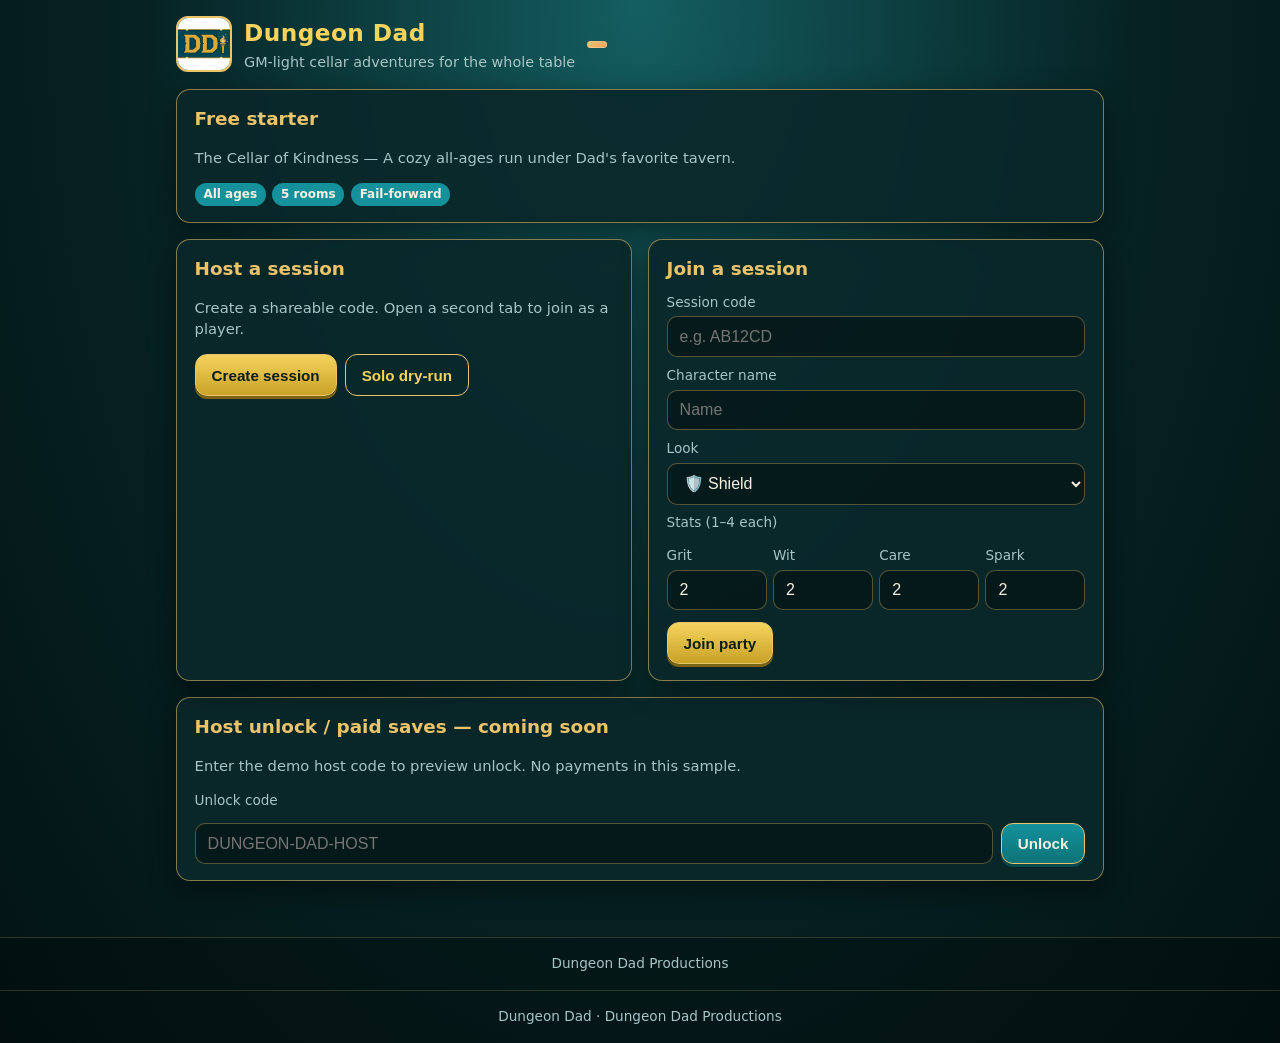
==== index.html @ 6cd61216 "Dungeon Dad Pass 1 local sample — static Pages ship" ====
<!DOCTYPE html>
<html lang="en">
<head>
  <meta charset="UTF-8" />
  <meta name="viewport" content="width=device-width, initial-scale=1" />
  <title>Dungeon Dad — Session</title>
  <link rel="stylesheet" href="css/site.css" />
</head>
<body>
  <div class="wrap">
    <header class="topbar">
      <img class="logo" src="assets/logo.png" alt="Dungeon Dad logo" />
      <div class="brand">
        <h1>Dungeon Dad</h1>
        <p class="tag">GM-light cellar adventures for the whole table</p>
      </div>
      <span id="unlock-badge" class="badge unlock" hidden>Unlocked (demo)</span>
    </header>

    <section class="panel">
      <h2>Free starter</h2>
      <p class="muted" id="starter-blurb">Loading adventure…</p>
      <div class="pill-row" style="margin-top:0.5rem">
        <span class="badge">All ages</span>
        <span class="badge">5 rooms</span>
        <span class="badge">Fail-forward</span>
      </div>
    </section>

    <div class="grid-2">
      <section class="panel" id="host-panel">
        <h2>Host a session</h2>
        <p class="muted">Create a shareable code. Open a second tab to join as a player.</p>
        <div class="row">
          <button type="button" class="btn gold" id="btn-create">Create session</button>
          <button type="button" class="btn ghost" id="btn-solo">Solo dry-run</button>
        </div>
        <div id="host-created" hidden style="margin-top:1rem">
          <label>Share this code</label>
          <div class="row">
            <span class="code-pill" id="session-code">------</span>
            <button type="button" class="btn" id="btn-copy-code">Copy code</button>
          </div>
          <p class="hint">Players join with this code on another tab or device (same browser profile for this sample).</p>
          <div class="row">
            <button type="button" class="btn gold" id="btn-enter-lobby">Enter lobby / play</button>
          </div>
        </div>
      </section>

      <section class="panel" id="join-panel">
        <h2>Join a session</h2>
        <label for="join-code">Session code</label>
        <input type="text" id="join-code" maxlength="8" placeholder="e.g. AB12CD" autocomplete="off" />

        <label for="char-name">Character name</label>
        <input type="text" id="char-name" maxlength="20" placeholder="Name" />

        <label for="char-look">Look</label>
        <select id="char-look"></select>

        <label>Stats (1–4 each)</label>
        <div class="stats-row">
          <div>
            <label for="stat-grit">Grit</label>
            <input type="number" id="stat-grit" min="1" max="4" value="2" />
          </div>
          <div>
            <label for="stat-wit">Wit</label>
            <input type="number" id="stat-wit" min="1" max="4" value="2" />
          </div>
          <div>
            <label for="stat-care">Care</label>
            <input type="number" id="stat-care" min="1" max="4" value="2" />
          </div>
          <div>
            <label for="stat-spark">Spark</label>
            <input type="number" id="stat-spark" min="1" max="4" value="2" />
          </div>
        </div>

        <div class="row">
          <button type="button" class="btn gold" id="btn-join">Join party</button>
        </div>
        <p id="join-error" class="hint" style="color:#e76f51" hidden></p>
      </section>
    </div>

    <section class="panel">
      <h2>Host unlock / paid saves — coming soon</h2>
      <p class="muted">Enter the demo host code to preview unlock. No payments in this sample.</p>
      <label for="unlock-code">Unlock code</label>
      <div class="row">
        <input type="text" id="unlock-code" placeholder="DUNGEON-DAD-HOST" style="flex:1;min-width:12rem" />
        <button type="button" class="btn" id="btn-unlock">Unlock</button>
      </div>
      <div id="stub-dungeon" class="stub-card" hidden style="margin-top:0.85rem">
        <h3 id="stub-title">Stub dungeon</h3>
        <p class="muted" id="stub-tagline"></p>
        <p class="locked">Rooms locked in this sample</p>
      </div>
    </section>
  </div>

  <script src="js/session.js"></script>
  <script src="js/party.js"></script>
  <script src="js/dungeon.js"></script>
  <script src="js/effects.js"></script>
  <script src="js/ui.js"></script>
  <script>
    (async function () {
      DDUI.ensureFooter();
      DDParty.fillLookSelect(DDUI.$('#char-look'));

      const packs = await DDDungeon.loadPacks();
      const starter = packs.starter;
      DDUI.$('#starter-blurb').textContent =
        starter.title + ' — ' + starter.tagline;

      function refreshUnlockUI() {
        DDUI.updateUnlockBadge();
        const stub = packs.stub;
        if (stub) {
          DDUI.$('#stub-title').textContent = stub.title;
          DDUI.$('#stub-tagline').textContent = stub.tagline || '';
        }
      }
      refreshUnlockUI();
      DDSession.onUpdate(function () { refreshUnlockUI(); });

      let createdCode = null;

      DDUI.$('#btn-create').addEventListener('click', function () {
        const session = DDSession.createSession({ solo: false });
        // Host also appears on roster with a default character
        const hostChar = DDParty.createCharacter({
          name: 'Host',
          lookIndex: 0,
          stats: { grit: 3, wit: 2, care: 3, spark: 2 }
        });
        session.party.push({
          id: session.hostId,
          name: hostChar.name,
          look: hostChar.look,
          stats: hostChar.stats,
          joinedAt: Date.now(),
          isHost: true
        });
        DDSession.write(session);
        createdCode = session.code;
        DDUI.$('#session-code').textContent = session.code;
        DDUI.show(DDUI.$('#host-created'), true);
        DDUI.toast('Session created — share the code');
      });

      DDUI.$('#btn-solo').addEventListener('click', function () {
        const session = DDSession.createSession({ solo: true });
        const hostChar = DDParty.createCharacter({
          name: 'Solo Hero',
          lookIndex: 1,
          stats: { grit: 3, wit: 3, care: 2, spark: 2 }
        });
        session.party.push({
          id: session.hostId,
          name: hostChar.name,
          look: hostChar.look,
          stats: hostChar.stats,
          joinedAt: Date.now(),
          isHost: true
        });
        DDDungeon.startRun(session);
        DDSession.write(session);
        location.href = 'play.html';
      });

      DDUI.$('#btn-copy-code').addEventListener('click', async function () {
        const code = DDUI.$('#session-code').textContent.trim();
        const ok = await DDUI.copyText(code);
        DDUI.toast(ok ? 'Code copied' : 'Copy failed — select the code manually');
      });

      DDUI.$('#btn-enter-lobby').addEventListener('click', function () {
        if (!createdCode) return;
        location.href = 'play.html';
      });

      DDUI.$('#btn-join').addEventListener('click', function () {
        const err = DDUI.$('#join-error');
        DDUI.show(err, false);
        const code = DDUI.$('#join-code').value;
        const character = DDParty.createCharacter({
          name: DDUI.$('#char-name').value,
          lookIndex: parseInt(DDUI.$('#char-look').value, 10) || 0,
          stats: {
            grit: DDUI.$('#stat-grit').value,
            wit: DDUI.$('#stat-wit').value,
            care: DDUI.$('#stat-care').value,
            spark: DDUI.$('#stat-spark').value
          }
        });
        const res = DDSession.joinSession(code, character);
        if (!res.ok) {
          err.textContent = res.error || 'Could not join';
          DDUI.show(err, true);
          return;
        }
        location.href = 'play.html';
      });

      DDUI.$('#btn-unlock').addEventListener('click', function () {
        const code = DDUI.$('#unlock-code').value;
        if (DDSession.tryUnlock(code)) {
          refreshUnlockUI();
          DDUI.toast('Host unlock demo — Unlocked (demo)');
        } else {
          DDUI.toast('Not a valid unlock code');
        }
      });
    })();
  </script>

  <footer class="site-footer">
    <span>Dungeon Dad</span>
    <span aria-hidden="true">·</span>
    <span>Dungeon Dad Productions</span>
  </footer>

</body>
</html>
---- css/site.css ----
/* Dungeon Dad — teal/gold fantasy HUD */
:root {
  --teal: #0d7377;
  --teal-deep: #0a4f52;
  --teal-mid: #14919b;
  --gold: #e9c46a;
  --gold-bright: #f4d35e;
  --ink: #0b1c1d;
  --paper: #f7f1e3;
  --panel: rgba(10, 40, 42, 0.92);
  --panel-border: rgba(233, 196, 106, 0.55);
  --danger: #e76f51;
  --ok: #2a9d8f;
  --muted: #a8c5c6;
  --radius: 14px;
  --shadow: 0 8px 28px rgba(0, 0, 0, 0.45);
  font-family: "Segoe UI", system-ui, -apple-system, sans-serif;
}

*, *::before, *::after { box-sizing: border-box; }

html, body {
  margin: 0;
  padding: 0;
  min-height: 100%;
  background:
    radial-gradient(ellipse at top, #145e61 0%, #062223 55%, #031314 100%);
  color: var(--paper);
  line-height: 1.45;
}

body {
  display: flex;
  flex-direction: column;
  min-height: 100vh;
}

img { max-width: 100%; height: auto; display: block; }

a { color: var(--gold-bright); }

.wrap {
  width: min(960px, 100%);
  margin: 0 auto;
  padding: 1rem 1rem 2.5rem;
  flex: 1;
}

.topbar {
  display: flex;
  align-items: center;
  gap: 0.75rem;
  flex-wrap: wrap;
  margin-bottom: 1rem;
}

.logo {
  width: 56px;
  height: 56px;
  border-radius: 12px;
  border: 2px solid var(--gold);
  object-fit: cover;
  background: var(--ink);
}

.brand h1 {
  margin: 0;
  font-size: 1.45rem;
  color: var(--gold-bright);
  letter-spacing: 0.02em;
}

.brand .tag {
  margin: 0.15rem 0 0;
  color: var(--muted);
  font-size: 0.9rem;
}

.badge {
  display: inline-block;
  padding: 0.15rem 0.55rem;
  border-radius: 999px;
  font-size: 0.75rem;
  font-weight: 700;
  background: var(--teal-mid);
  color: var(--paper);
  vertical-align: middle;
}

.badge.you { background: var(--ok); }
.badge.host { background: #7b2cbf; }
.badge.unlock {
  background: linear-gradient(135deg, var(--gold), #f4a261);
  color: var(--ink);
  border: 1px solid #fff3;
}

.panel {
  background: var(--panel);
  border: 1px solid var(--panel-border);
  border-radius: var(--radius);
  padding: 1rem 1.1rem;
  box-shadow: var(--shadow);
  margin-bottom: 1rem;
}

.panel h2 {
  margin: 0 0 0.65rem;
  font-size: 1.15rem;
  color: var(--gold);
}

.panel h3 {
  margin: 0.4rem 0 0.5rem;
  font-size: 1rem;
  color: var(--gold-bright);
}

.muted { color: var(--muted); font-size: 0.92rem; }

.grid-2 {
  display: grid;
  grid-template-columns: 1fr 1fr;
  gap: 1rem;
}

@media (max-width: 700px) {
  .grid-2 { grid-template-columns: 1fr; }
  .brand h1 { font-size: 1.2rem; }
}

label {
  display: block;
  font-size: 0.85rem;
  color: var(--muted);
  margin: 0.55rem 0 0.25rem;
}

input[type="text"],
input[type="number"],
select,
textarea {
  width: 100%;
  padding: 0.65rem 0.75rem;
  border-radius: 10px;
  border: 1px solid rgba(233, 196, 106, 0.35);
  background: rgba(0, 0, 0, 0.35);
  color: var(--paper);
  font-size: 1rem;
}

input:focus, select:focus, textarea:focus {
  outline: 2px solid var(--gold);
  outline-offset: 1px;
}

.row {
  display: flex;
  flex-wrap: wrap;
  gap: 0.5rem;
  align-items: center;
  margin-top: 0.75rem;
}

.stats-row {
  display: grid;
  grid-template-columns: repeat(4, 1fr);
  gap: 0.4rem;
}

@media (max-width: 480px) {
  .stats-row { grid-template-columns: repeat(2, 1fr); }
}

.btn {
  appearance: none;
  border: 1px solid var(--gold);
  background: linear-gradient(180deg, var(--teal-mid), var(--teal));
  color: var(--paper);
  font-weight: 700;
  padding: 0.7rem 1rem;
  border-radius: 12px;
  cursor: pointer;
  font-size: 0.95rem;
  box-shadow: 0 3px 0 #06494c;
  transition: transform 0.08s ease, filter 0.15s ease;
}

.btn:hover { filter: brightness(1.08); }
.btn:active { transform: translateY(2px); box-shadow: none; }
.btn:disabled {
  opacity: 0.45;
  cursor: not-allowed;
  filter: none;
}

.btn.gold {
  background: linear-gradient(180deg, var(--gold-bright), #c9a227);
  color: var(--ink);
  box-shadow: 0 3px 0 #7a6414;
}

.btn.ghost {
  background: transparent;
  box-shadow: none;
  color: var(--gold-bright);
}

.btn.block { width: 100%; }

.code-pill {
  font-family: ui-monospace, SFMono-Regular, Menlo, monospace;
  font-size: 1.35rem;
  letter-spacing: 0.18em;
  padding: 0.55rem 0.9rem;
  border-radius: 12px;
  border: 2px dashed var(--gold);
  background: rgba(0, 0, 0, 0.35);
  color: var(--gold-bright);
  display: inline-block;
}

.solo-banner {
  border: 1px dashed var(--gold);
  background: rgba(233, 196, 106, 0.12);
  color: var(--gold-bright);
  padding: 0.55rem 0.75rem;
  border-radius: 10px;
  font-weight: 700;
  margin-bottom: 0.75rem;
}

/* Party roster */
.roster {
  display: grid;
  gap: 0.55rem;
}

.roster-card {
  display: flex;
  gap: 0.65rem;
  align-items: center;
  padding: 0.55rem 0.7rem;
  border-radius: 12px;
  border: 1px solid color-mix(in srgb, var(--look, var(--teal-mid)) 60%, transparent);
  background: linear-gradient(90deg, color-mix(in srgb, var(--look, var(--teal)) 28%, transparent), transparent);
}

.roster-emoji {
  font-size: 1.7rem;
  width: 2.4rem;
  text-align: center;
}

.roster-name { font-weight: 700; }
.roster-stats { display: flex; flex-wrap: wrap; gap: 0.35rem; margin-top: 0.2rem; }
.roster-stats .stat {
  font-size: 0.75rem;
  padding: 0.1rem 0.4rem;
  border-radius: 6px;
  background: rgba(0, 0, 0, 0.35);
  color: var(--muted);
}

/* Play layout */
.scene {
  position: relative;
  border-radius: var(--radius);
  overflow: hidden;
  border: 2px solid var(--panel-border);
  background: #000;
  margin-bottom: 0.85rem;
}

.scene img {
  width: 100%;
  aspect-ratio: 16 / 9;
  object-fit: cover;
}

.scene .caption {
  position: absolute;
  left: 0; right: 0; bottom: 0;
  padding: 0.65rem 0.85rem;
  background: linear-gradient(transparent, rgba(0,0,0,0.85));
  font-weight: 700;
  color: var(--gold-bright);
}

.narration {
  margin: 0 0 0.75rem;
  font-size: 1.02rem;
}

.actions {
  display: grid;
  gap: 0.55rem;
}

.action-btn {
  text-align: left;
  padding: 0.85rem 1rem;
}

.result-box {
  margin-top: 0.85rem;
  padding: 0.75rem 0.9rem;
  border-radius: 12px;
  border: 1px solid rgba(42, 157, 143, 0.5);
  background: rgba(42, 157, 143, 0.12);
}

.result-box.fail {
  border-color: rgba(231, 111, 81, 0.55);
  background: rgba(231, 111, 81, 0.12);
}

/* Effects stage */
#fx-stage {
  position: relative;
  min-height: 0;
}

.fx-burst {
  pointer-events: none;
  position: fixed;
  inset: 0;
  display: flex;
  align-items: center;
  justify-content: center;
  z-index: 80;
  opacity: 0;
}

.fx-burst .fx-label {
  font-size: clamp(2rem, 8vw, 3.5rem);
  font-weight: 900;
  letter-spacing: 0.08em;
  padding: 0.4rem 1rem;
  border-radius: 16px;
  text-shadow: 0 4px 18px rgba(0,0,0,0.6);
  transform: scale(0.6);
}

.fx-burst.fx-go {
  animation: fx-fade 1.5s ease-out forwards;
}
.fx-burst.fx-go .fx-label {
  animation: fx-pop 1.5s ease-out forwards;
}

@keyframes fx-fade {
  0% { opacity: 0; }
  15% { opacity: 1; }
  70% { opacity: 1; }
  100% { opacity: 0; }
}

@keyframes fx-pop {
  0% { transform: scale(0.5) rotate(-6deg); }
  25% { transform: scale(1.15) rotate(2deg); }
  55% { transform: scale(1) rotate(0); }
  100% { transform: scale(1.05); }
}

/* Screen shake / tint on stage parent */
#fx-stage.fx-hit {
  animation: shake 0.45s ease-in-out;
}
#fx-stage.fx-hit .fx-label {
  color: #ff6b6b;
  background: rgba(120, 20, 20, 0.75);
  border: 2px solid #ff8a8a;
  box-shadow: 0 0 40px rgba(255, 80, 80, 0.55);
}

#fx-stage.fx-loot {
  animation: glow-gold 0.9s ease;
}
#fx-stage.fx-loot .fx-label {
  color: #1a1400;
  background: linear-gradient(135deg, #ffe08a, #f4a261);
  border: 2px solid #fff;
  box-shadow: 0 0 50px rgba(233, 196, 106, 0.8);
}

#fx-stage.fx-trap {
  animation: flash-trap 0.7s ease;
}
#fx-stage.fx-trap .fx-label {
  color: #e0fff7;
  background: rgba(10, 80, 70, 0.8);
  border: 2px dashed #7dffd4;
  box-shadow: 0 0 36px rgba(0, 255, 200, 0.45);
}

#fx-stage.fx-banter {
  animation: bounce-soft 0.7s ease;
}
#fx-stage.fx-banter .fx-label {
  color: #2b1055;
  background: linear-gradient(135deg, #c77dff, #7b2cbf);
  border: 2px solid #f0d0ff;
  box-shadow: 0 0 40px rgba(155, 93, 229, 0.65);
}

@keyframes shake {
  0%, 100% { transform: translateX(0); }
  20% { transform: translateX(-8px); }
  40% { transform: translateX(8px); }
  60% { transform: translateX(-5px); }
  80% { transform: translateX(5px); }
}

@keyframes glow-gold {
  0%, 100% { filter: brightness(1); }
  40% { filter: brightness(1.25) saturate(1.2); }
}

@keyframes flash-trap {
  0%, 100% { filter: hue-rotate(0deg); }
  30% { filter: hue-rotate(40deg) brightness(1.15); }
  60% { filter: hue-rotate(-20deg); }
}

@keyframes bounce-soft {
  0%, 100% { transform: translateY(0); }
  40% { transform: translateY(-6px); }
  70% { transform: translateY(3px); }
}

/* End / recap */
.recap-box {
  white-space: pre-wrap;
  font-family: ui-monospace, SFMono-Regular, Menlo, monospace;
  font-size: 0.85rem;
  line-height: 1.5;
  background: rgba(0,0,0,0.4);
  border-radius: 12px;
  padding: 0.9rem;
  border: 1px solid rgba(233,196,106,0.3);
  max-height: 50vh;
  overflow: auto;
}

.site-footer {
  text-align: center;
  padding: 1rem;
  color: var(--muted);
  font-size: 0.85rem;
  border-top: 1px solid rgba(233, 196, 106, 0.2);
  background: rgba(0, 0, 0, 0.25);
}

.toast {
  position: fixed;
  left: 50%;
  bottom: 1.25rem;
  transform: translateX(-50%) translateY(120%);
  background: var(--ink);
  color: var(--gold-bright);
  border: 1px solid var(--gold);
  padding: 0.65rem 1rem;
  border-radius: 999px;
  z-index: 100;
  opacity: 0;
  transition: transform 0.25s ease, opacity 0.25s ease;
  pointer-events: none;
  max-width: min(90vw, 420px);
  text-align: center;
}
.toast.show {
  opacity: 1;
  transform: translateX(-50%) translateY(0);
}

.stub-card {
  border: 1px dashed var(--gold);
  border-radius: 12px;
  padding: 0.75rem;
  background: rgba(233, 196, 106, 0.08);
}

.stub-card .locked {
  color: var(--danger);
  font-weight: 700;
  font-size: 0.85rem;
}

.pill-row {
  display: flex;
  flex-wrap: wrap;
  gap: 0.4rem;
  align-items: center;
}

.hint {
  font-size: 0.82rem;
  color: var(--muted);
  margin-top: 0.35rem;
}
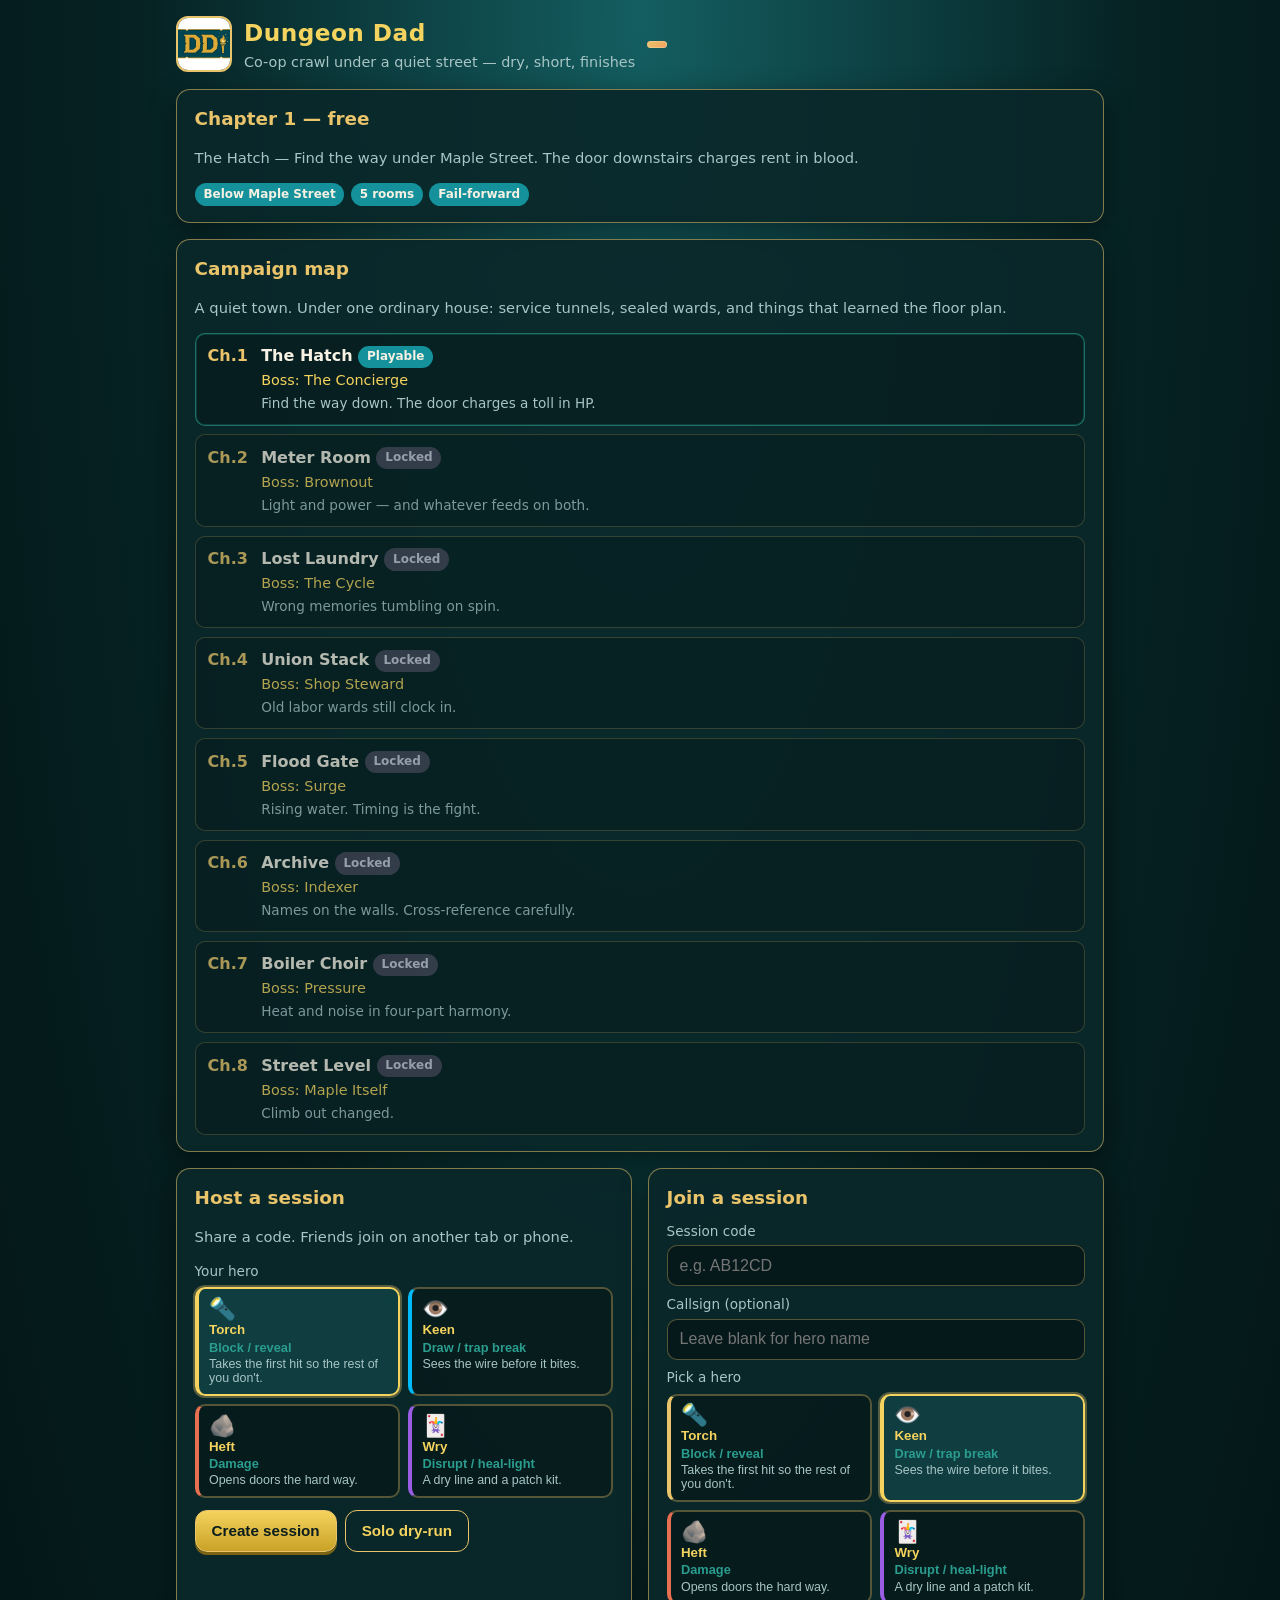
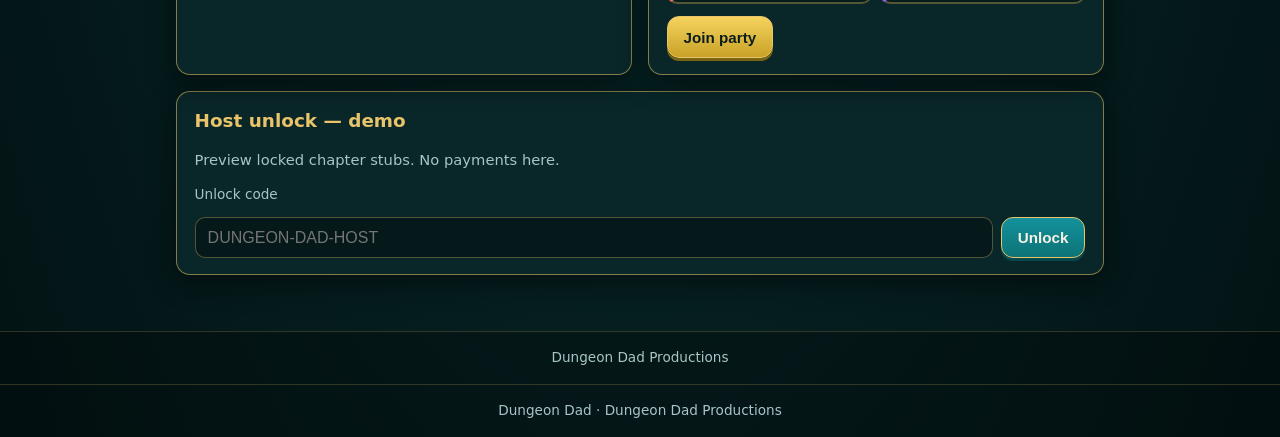
==== commit bd4ad5f7: "Pass 4: Below Maple Street Ch.1 campaign Campaign data, combat/party updates, AC-pass4 + GDD. VERIFY" ====
--- a/index.html
+++ b/index.html
@@ -3,7 +3,7 @@
 <head>
   <meta charset="UTF-8" />
   <meta name="viewport" content="width=device-width, initial-scale=1" />
-  <title>Dungeon Dad — Session</title>
+  <title>Dungeon Dad — Below Maple Street</title>
   <link rel="stylesheet" href="css/site.css" />
 </head>
 <body>
@@ -12,26 +12,34 @@
       <img class="logo" src="assets/logo.png" alt="Dungeon Dad logo" />
       <div class="brand">
         <h1>Dungeon Dad</h1>
-        <p class="tag">GM-light cellar adventures for the whole table</p>
+        <p class="tag">Co-op crawl under a quiet street — dry, short, finishes</p>
       </div>
       <span id="unlock-badge" class="badge unlock" hidden>Unlocked (demo)</span>
     </header>
 
     <section class="panel">
-      <h2>Free starter</h2>
-      <p class="muted" id="starter-blurb">Loading adventure…</p>
+      <h2>Chapter 1 — free</h2>
+      <p class="muted" id="starter-blurb">Loading…</p>
       <div class="pill-row" style="margin-top:0.5rem">
-        <span class="badge">All ages</span>
+        <span class="badge">Below Maple Street</span>
         <span class="badge">5 rooms</span>
         <span class="badge">Fail-forward</span>
       </div>
+    </section>
+
+    <section class="panel" id="campaign-panel">
+      <h2>Campaign map</h2>
+      <p class="muted" id="campaign-tagline">Below Maple Street</p>
+      <ol class="campaign-map" id="campaign-map"></ol>
     </section>
 
     <div class="grid-2">
       <section class="panel" id="host-panel">
         <h2>Host a session</h2>
-        <p class="muted">Create a shareable code. Open a second tab to join as a player.</p>
-        <div class="row">
+        <p class="muted">Share a code. Friends join on another tab or phone.</p>
+        <label>Your hero</label>
+        <div class="hero-grid" id="host-hero-grid"></div>
+        <div class="row" style="margin-top:0.75rem">
           <button type="button" class="btn gold" id="btn-create">Create session</button>
           <button type="button" class="btn ghost" id="btn-solo">Solo dry-run</button>
         </div>
@@ -41,7 +49,7 @@
             <span class="code-pill" id="session-code">------</span>
             <button type="button" class="btn" id="btn-copy-code">Copy code</button>
           </div>
-          <p class="hint">Players join with this code on another tab or device (same browser profile for this sample).</p>
+          <p class="hint">Same browser profile for this sample sync.</p>
           <div class="row">
             <button type="button" class="btn gold" id="btn-enter-lobby">Enter lobby / play</button>
           </div>
@@ -53,31 +61,12 @@
         <label for="join-code">Session code</label>
         <input type="text" id="join-code" maxlength="8" placeholder="e.g. AB12CD" autocomplete="off" />
 
-        <label for="char-name">Character name</label>
-        <input type="text" id="char-name" maxlength="20" placeholder="Name" />
-
-        <label for="char-look">Look</label>
-        <select id="char-look"></select>
-
-        <label>Stats (1–4 each)</label>
-        <div class="stats-row">
-          <div>
-            <label for="stat-grit">Grit</label>
-            <input type="number" id="stat-grit" min="1" max="4" value="2" />
-          </div>
-          <div>
-            <label for="stat-wit">Wit</label>
-            <input type="number" id="stat-wit" min="1" max="4" value="2" />
-          </div>
-          <div>
-            <label for="stat-care">Care</label>
-            <input type="number" id="stat-care" min="1" max="4" value="2" />
-          </div>
-          <div>
-            <label for="stat-spark">Spark</label>
-            <input type="number" id="stat-spark" min="1" max="4" value="2" />
-          </div>
-        </div>
+        <label for="char-name">Callsign (optional)</label>
+        <input type="text" id="char-name" maxlength="20" placeholder="Leave blank for hero name" />
+
+        <label>Pick a hero</label>
+        <div class="hero-grid" id="join-hero-grid"></div>
+        <input type="hidden" id="join-hero-id" value="torch" />
 
         <div class="row">
           <button type="button" class="btn gold" id="btn-join">Join party</button>
@@ -87,8 +76,8 @@
     </div>
 
     <section class="panel">
-      <h2>Host unlock / paid saves — coming soon</h2>
-      <p class="muted">Enter the demo host code to preview unlock. No payments in this sample.</p>
+      <h2>Host unlock — demo</h2>
+      <p class="muted">Preview locked chapter stubs. No payments here.</p>
       <label for="unlock-code">Unlock code</label>
       <div class="row">
         <input type="text" id="unlock-code" placeholder="DUNGEON-DAD-HOST" style="flex:1;min-width:12rem" />
@@ -97,7 +86,7 @@
       <div id="stub-dungeon" class="stub-card" hidden style="margin-top:0.85rem">
         <h3 id="stub-title">Stub dungeon</h3>
         <p class="muted" id="stub-tagline"></p>
-        <p class="locked">Rooms locked in this sample</p>
+        <p class="locked">Ch.2–8 locked in this build</p>
       </div>
     </section>
   </div>
@@ -110,12 +99,55 @@
   <script>
     (async function () {
       DDUI.ensureFooter();
-      DDParty.fillLookSelect(DDUI.$('#char-look'));
+
+      let hostHeroId = 'torch';
+      let joinHeroId = 'keen';
+
+      function wireHeroGrid(el, getSel, setSel) {
+        DDParty.fillHeroSelect(el, getSel());
+        el.addEventListener('click', function (ev) {
+          const btn = ev.target.closest('[data-hero-id]');
+          if (!btn) return;
+          setSel(btn.getAttribute('data-hero-id'));
+          DDParty.fillHeroSelect(el, getSel());
+        });
+      }
+
+      wireHeroGrid(DDUI.$('#host-hero-grid'), function () { return hostHeroId; }, function (id) { hostHeroId = id; });
+      wireHeroGrid(DDUI.$('#join-hero-grid'), function () { return joinHeroId; }, function (id) {
+        joinHeroId = id;
+        DDUI.$('#join-hero-id').value = id;
+      });
+      DDUI.$('#join-hero-id').value = joinHeroId;
 
       const packs = await DDDungeon.loadPacks();
       const starter = packs.starter;
       DDUI.$('#starter-blurb').textContent =
         starter.title + ' — ' + starter.tagline;
+
+      function renderCampaign() {
+        const map = DDUI.$('#campaign-map');
+        const camp = packs.campaign;
+        if (!camp || !map) return;
+        DDUI.$('#campaign-tagline').textContent = camp.tagline || camp.title;
+        map.innerHTML = (camp.chapters || []).map(function (ch) {
+          const state = ch.playable ? 'playable' : 'locked';
+          const badge = ch.playable
+            ? '<span class="badge">Playable</span>'
+            : '<span class="badge locked-badge">Locked</span>';
+          return (
+            '<li class="campaign-chapter ' + state + '">' +
+              '<div class="campaign-n">Ch.' + ch.n + '</div>' +
+              '<div class="campaign-body">' +
+                '<div class="campaign-title">' + DDParty.escapeHtml(ch.title) + ' ' + badge + '</div>' +
+                '<div class="campaign-boss">Boss: ' + DDParty.escapeHtml(ch.boss) + '</div>' +
+                '<div class="campaign-hook muted">' + DDParty.escapeHtml(ch.hook) + '</div>' +
+              '</div>' +
+            '</li>'
+          );
+        }).join('');
+      }
+      renderCampaign();
 
       function refreshUnlockUI() {
         DDUI.updateUnlockBadge();
@@ -130,22 +162,26 @@
 
       let createdCode = null;
 
-      DDUI.$('#btn-create').addEventListener('click', function () {
-        const session = DDSession.createSession({ solo: false });
-        // Host also appears on roster with a default character
-        const hostChar = DDParty.createCharacter({
-          name: 'Host',
-          lookIndex: 0,
-          stats: { grit: 3, wit: 2, care: 3, spark: 2 }
-        });
+      function pushHostHero(session, heroId, nameOverride) {
+        const hostChar = DDParty.createHero(heroId, { name: nameOverride || '' });
         session.party.push({
           id: session.hostId,
+          heroId: hostChar.heroId,
           name: hostChar.name,
           look: hostChar.look,
           stats: hostChar.stats,
+          lean: hostChar.lean,
+          feel: hostChar.feel,
+          passive: hostChar.passive,
+          blurb: hostChar.blurb,
           joinedAt: Date.now(),
           isHost: true
         });
+      }
+
+      DDUI.$('#btn-create').addEventListener('click', function () {
+        const session = DDSession.createSession({ solo: false });
+        pushHostHero(session, hostHeroId);
         DDSession.write(session);
         createdCode = session.code;
         DDUI.$('#session-code').textContent = session.code;
@@ -155,19 +191,7 @@
 
       DDUI.$('#btn-solo').addEventListener('click', function () {
         const session = DDSession.createSession({ solo: true });
-        const hostChar = DDParty.createCharacter({
-          name: 'Solo Hero',
-          lookIndex: 1,
-          stats: { grit: 3, wit: 3, care: 2, spark: 2 }
-        });
-        session.party.push({
-          id: session.hostId,
-          name: hostChar.name,
-          look: hostChar.look,
-          stats: hostChar.stats,
-          joinedAt: Date.now(),
-          isHost: true
-        });
+        pushHostHero(session, hostHeroId);
         DDDungeon.startRun(session);
         DDSession.write(session);
         location.href = 'play.html';
@@ -188,15 +212,8 @@
         const err = DDUI.$('#join-error');
         DDUI.show(err, false);
         const code = DDUI.$('#join-code').value;
-        const character = DDParty.createCharacter({
-          name: DDUI.$('#char-name').value,
-          lookIndex: parseInt(DDUI.$('#char-look').value, 10) || 0,
-          stats: {
-            grit: DDUI.$('#stat-grit').value,
-            wit: DDUI.$('#stat-wit').value,
-            care: DDUI.$('#stat-care').value,
-            spark: DDUI.$('#stat-spark').value
-          }
+        const character = DDParty.createHero(joinHeroId, {
+          name: DDUI.$('#char-name').value
         });
         const res = DDSession.joinSession(code, character);
         if (!res.ok) {
@@ -211,7 +228,7 @@
         const code = DDUI.$('#unlock-code').value;
         if (DDSession.tryUnlock(code)) {
           refreshUnlockUI();
-          DDUI.toast('Host unlock demo — Unlocked (demo)');
+          DDUI.toast('Host unlock demo on');
         } else {
           DDUI.toast('Not a valid unlock code');
         }
--- a/css/site.css
+++ b/css/site.css
@@ -499,3 +499,630 @@
   color: var(--muted);
   margin-top: 0.35rem;
 }
+
+/* ——— Pass 2 card combat ——— */
+.combat-panel {
+  margin-top: 0.75rem;
+  padding: 0.75rem 0.85rem;
+  border-radius: var(--radius);
+  border: 1px solid rgba(233, 196, 106, 0.4);
+  background: rgba(0, 0, 0, 0.28);
+}
+
+.combat-turnbar {
+  display: flex;
+  flex-wrap: wrap;
+  gap: 0.45rem 0.75rem;
+  align-items: center;
+  justify-content: space-between;
+  padding: 0.55rem 0.7rem;
+  margin-bottom: 0.65rem;
+  border-radius: 12px;
+  border: 1px solid rgba(233, 196, 106, 0.45);
+  background: linear-gradient(90deg, rgba(20, 145, 155, 0.35), rgba(0, 0, 0, 0.35));
+  font-weight: 700;
+}
+
+.combat-whose {
+  color: var(--gold-bright);
+  font-size: 1rem;
+}
+
+.combat-energy {
+  font-family: ui-monospace, SFMono-Regular, Menlo, monospace;
+  padding: 0.2rem 0.55rem;
+  border-radius: 999px;
+  background: rgba(233, 196, 106, 0.18);
+  border: 1px solid var(--gold);
+  color: var(--gold-bright);
+  letter-spacing: 0.02em;
+}
+
+.combat-turnnum {
+  color: var(--muted);
+  font-size: 0.9rem;
+}
+
+.combat-board {
+  display: grid;
+  grid-template-columns: 1fr 1fr;
+  gap: 0.65rem;
+  margin: 0.5rem 0 0.75rem;
+}
+
+@media (max-width: 640px) {
+  .combat-board { grid-template-columns: 1fr; }
+}
+
+.combat-side {
+  padding: 0.55rem;
+  border-radius: 12px;
+  border: 1px solid rgba(233, 196, 106, 0.25);
+  background: rgba(0, 0, 0, 0.22);
+  min-height: 4.5rem;
+}
+
+.combat-label {
+  font-size: 0.78rem;
+  text-transform: uppercase;
+  letter-spacing: 0.06em;
+  color: var(--muted);
+  margin: 0.15rem 0 0.4rem;
+}
+
+.combat-enemy,
+.combat-heroes,
+.combat-allies {
+  display: flex;
+  flex-wrap: wrap;
+  gap: 0.45rem;
+}
+
+.combat-chip {
+  display: flex;
+  flex-direction: column;
+  gap: 0.1rem;
+  min-width: 5.5rem;
+  max-width: 9rem;
+  padding: 0.45rem 0.55rem;
+  border-radius: 10px;
+  border: 1px solid rgba(233, 196, 106, 0.35);
+  background: rgba(10, 40, 42, 0.85);
+  font-size: 0.82rem;
+}
+
+.combat-chip .chip-emoji { font-size: 1.35rem; line-height: 1; }
+.combat-chip .chip-name { font-weight: 700; color: var(--paper); }
+.combat-chip .chip-hp,
+.combat-chip .chip-atk,
+.combat-chip .chip-stats {
+  color: var(--muted);
+  font-size: 0.75rem;
+}
+
+.enemy-chip {
+  border-color: rgba(231, 111, 81, 0.65);
+  background: linear-gradient(160deg, rgba(231, 111, 81, 0.22), rgba(0, 0, 0, 0.4));
+}
+
+.hero-chip {
+  border-color: color-mix(in srgb, var(--look, var(--ok)) 70%, transparent);
+  background: linear-gradient(160deg, color-mix(in srgb, var(--look, var(--ok)) 28%, transparent), rgba(0, 0, 0, 0.35));
+}
+
+.hero-chip.fainted {
+  opacity: 0.45;
+  filter: grayscale(0.6);
+}
+
+.ally-chip {
+  border-color: rgba(42, 157, 143, 0.55);
+  background: linear-gradient(160deg, rgba(42, 157, 143, 0.22), rgba(0, 0, 0, 0.35));
+}
+
+.combat-hand {
+  display: flex;
+  flex-wrap: nowrap;
+  gap: 0.5rem;
+  width: 100%;
+  max-width: 100%;
+  min-width: 0;
+  box-sizing: border-box;
+  overflow-x: scroll; /* always scrollable track for Verifier */
+  overflow-y: hidden;
+  -webkit-overflow-scrolling: touch;
+  overscroll-behavior-x: contain;
+  touch-action: pan-x;
+  padding: 0.35rem 0.15rem 0.55rem;
+  margin-bottom: 0.35rem;
+  scroll-snap-type: x proximity;
+  /* thin scrollbar / fade hint for mobile scroll */
+  scrollbar-width: thin;
+}
+
+
+.combat-hand-toolbar {
+  display: flex;
+  justify-content: center;
+  align-items: center;
+  gap: 0.5rem;
+  width: 100%;
+  max-width: 100%;
+  margin: 0.15rem 0 0.35rem;
+}
+
+.combat-hand-scroll {
+  flex: 0 0 auto;
+  min-width: 44px;
+  min-height: 44px;
+  padding: 0.35rem 0.55rem;
+  font-size: 1.15rem;
+  line-height: 1;
+  border: 2px solid var(--gold) !important;
+  color: var(--gold-bright) !important;
+  background: rgba(233, 196, 106, 0.12) !important;
+}
+
+.combat-hand-toolbar .hint {
+  margin: 0;
+  font-size: 0.82rem;
+  color: var(--gold-bright);
+}
+
+.combat-card {
+  appearance: none;
+  flex: 0 0 auto;
+  width: 6.4rem;
+  min-height: 7.4rem;
+  padding: 0.45rem 0.4rem 0.55rem;
+  border-radius: 12px;
+  border: 2px solid rgba(168, 197, 198, 0.35);
+  background: linear-gradient(180deg, #1a3a3c, #0b1c1d);
+  color: var(--paper);
+  cursor: pointer;
+  display: flex;
+  flex-direction: column;
+  align-items: center;
+  gap: 0.2rem;
+  text-align: center;
+  scroll-snap-align: start;
+  box-shadow: 0 3px 0 rgba(0, 0, 0, 0.45);
+  transition: transform 0.08s ease, border-color 0.15s ease, filter 0.15s ease;
+  touch-action: pan-x;
+  user-select: none;
+  -webkit-user-select: none;
+}
+
+.combat-card .card-cost {
+  align-self: flex-end;
+  font-size: 0.75rem;
+  font-weight: 800;
+  min-width: 1.35rem;
+  padding: 0.1rem 0.35rem;
+  border-radius: 999px;
+  background: rgba(233, 196, 106, 0.2);
+  color: var(--gold-bright);
+  border: 1px solid rgba(233, 196, 106, 0.45);
+}
+
+.combat-card .card-emoji { font-size: 1.75rem; line-height: 1.1; }
+.combat-card .card-name {
+  font-size: 0.78rem;
+  font-weight: 700;
+  line-height: 1.2;
+}
+.combat-card .card-stats {
+  margin-top: auto;
+  font-size: 0.72rem;
+  color: var(--muted);
+}
+
+.combat-card.legal {
+  border-color: var(--gold-bright);
+  box-shadow: 0 0 0 2px rgba(244, 211, 94, 0.35), 0 3px 0 #7a6414;
+  background: linear-gradient(180deg, #245c5f, #0f2c2e);
+}
+
+.combat-card.legal:hover:not(:disabled) {
+  filter: brightness(1.08);
+  transform: translateY(-2px);
+}
+
+.combat-card.illegal,
+.combat-card:disabled {
+  opacity: 0.48;
+  cursor: not-allowed;
+  filter: grayscale(0.25);
+  box-shadow: none;
+}
+
+.combat-actions {
+  margin-top: 0.35rem;
+}
+
+.combat-actions .btn {
+  min-height: 2.75rem;
+}
+
+.combat-log {
+  list-style: none;
+  margin: 0.75rem 0 0;
+  padding: 0.55rem 0.65rem;
+  max-height: 8.5rem;
+  overflow: auto;
+  border-radius: 10px;
+  border: 1px solid rgba(233, 196, 106, 0.22);
+  background: rgba(0, 0, 0, 0.3);
+  font-size: 0.82rem;
+  color: var(--muted);
+}
+
+.combat-log li {
+  padding: 0.2rem 0;
+  border-bottom: 1px solid rgba(255, 255, 255, 0.05);
+}
+
+.combat-log li:last-child { border-bottom: none; }
+
+.skip-boss {
+  font-size: 0.8rem !important;
+  opacity: 0.75;
+  margin-top: 0.35rem;
+}
+
+/* ——— Pass 3 nicer motion ——— */
+html {
+  overflow-x: hidden;
+  max-width: 100%;
+}
+
+body {
+  overflow-x: hidden;
+  max-width: 100vw;
+}
+
+.combat-panel {
+  max-width: 100%;
+  min-width: 0;
+  overflow-x: visible; /* hand scrolls inside; page still clamped on html/body */
+}
+
+.combat-whose.fx-chrome-pulse,
+.combat-energy.fx-chrome-pulse {
+  animation: chrome-pulse 0.45s ease-out;
+}
+
+@keyframes chrome-pulse {
+  0% { box-shadow: 0 0 0 0 rgba(244, 211, 94, 0); transform: scale(1); }
+  35% {
+    box-shadow: 0 0 0 4px rgba(244, 211, 94, 0.45);
+    background: rgba(244, 211, 94, 0.22);
+    transform: scale(1.04);
+  }
+  100% { box-shadow: 0 0 0 0 rgba(244, 211, 94, 0); transform: scale(1); }
+}
+
+.combat-whose {
+  display: inline-block;
+  padding: 0.15rem 0.4rem;
+  border-radius: 8px;
+}
+
+.combat-chip.fx-chip-hit {
+  animation: chip-hit 0.36s ease-in-out;
+  z-index: 2;
+}
+
+@keyframes chip-hit {
+  0%, 100% { transform: translateX(0); filter: brightness(1); }
+  15% { transform: translateX(-7px); filter: brightness(1.45); }
+  35% { transform: translateX(7px); filter: brightness(1.2); }
+  55% { transform: translateX(-4px); filter: brightness(1.35); }
+  75% { transform: translateX(4px); }
+}
+
+.combat-chip.fx-card-enter {
+  animation: card-enter 0.4s ease-out;
+}
+
+@keyframes card-enter {
+  from {
+    opacity: 0;
+    transform: translateY(36px) scale(0.82);
+  }
+  to {
+    opacity: 1;
+    transform: translateY(0) scale(1);
+  }
+}
+
+.combat-chip.fx-card-exit {
+  animation: card-exit 0.4s ease-in forwards;
+  pointer-events: none;
+  opacity: 0.95;
+}
+
+@keyframes card-exit {
+  0% { opacity: 1; transform: scale(1) translateY(0); filter: none; }
+  55% { opacity: 0.55; transform: scale(0.92) translateY(6px); filter: grayscale(0.4); }
+  100% { opacity: 0; transform: scale(0.7) translateY(18px); filter: grayscale(0.8); }
+}
+
+.combat-card.fx-deal {
+  animation: hand-deal 0.42s ease-out both;
+}
+
+@keyframes hand-deal {
+  from {
+    opacity: 0;
+    transform: translateY(28px) rotate(-4deg) scale(0.9);
+  }
+  to {
+    opacity: 1;
+    transform: translateY(0) rotate(0) scale(1);
+  }
+}
+
+.combat-card.fx-deal-drawn {
+  animation: hand-deal 0.38s ease-out both;
+}
+
+/* Ghost flight card used during hand→board play */
+.combat-fly {
+  position: fixed;
+  z-index: 90;
+  pointer-events: none;
+  margin: 0;
+  transition: none;
+  box-shadow: 0 10px 28px rgba(0, 0, 0, 0.55);
+}
+
+/* Phone combat — ~375px mindset */
+@media (max-width: 420px) {
+  .wrap {
+    padding-left: 0.65rem;
+    padding-right: 0.65rem;
+  }
+
+  .combat-panel {
+    padding: 0.55rem 0.55rem;
+  }
+
+  .combat-turnbar {
+    gap: 0.35rem;
+    padding: 0.45rem 0.5rem;
+  }
+
+  .combat-whose {
+    font-size: 0.92rem;
+  }
+
+  .combat-hand {
+    width: 100%;
+    max-width: 100%;
+    min-width: 0;
+    margin-left: 0;
+    margin-right: 0;
+    padding-left: 0.25rem;
+    padding-right: 0.25rem;
+    gap: 0.4rem;
+    overflow-x: auto;
+  }
+
+  .combat-card {
+    width: 5.5rem;
+    min-width: 5.5rem;
+    min-height: 6.6rem;
+    /* pan-x so swipe scrolls the hand; taps still work */
+    touch-action: pan-x;
+    user-select: none;
+    -webkit-user-select: none;
+  }
+
+  .combat-actions {
+    flex-wrap: wrap;
+  }
+
+  .combat-actions .btn {
+    min-height: 44px;
+    flex: 1 1 auto;
+  }
+
+  .combat-chip {
+    min-width: 4.6rem;
+    min-height: 44px;
+  }
+
+  .combat-board {
+    gap: 0.45rem;
+  }
+}
+
+@media (prefers-reduced-motion: reduce) {
+  .combat-chip.fx-chip-hit,
+  .combat-chip.fx-card-enter,
+  .combat-chip.fx-card-exit,
+  .combat-card.fx-deal,
+  .combat-card.fx-deal-drawn,
+  .combat-whose.fx-chrome-pulse,
+  .combat-energy.fx-chrome-pulse {
+    animation-duration: 0.01ms !important;
+    animation-iteration-count: 1 !important;
+  }
+}
+
+
+/* Pass 3: force hand overflow at phone widths so ◀/▶ always do work with 5 cards */
+@media (max-width: 520px) {
+  .combat-hand {
+    overflow-x: scroll;
+  }
+  .combat-card {
+    width: 6.35rem;
+    min-width: 6.35rem;
+    flex: 0 0 6.35rem;
+  }
+}
+
+
+/* Pass 3 viewport contain — hand must scroll inside, not expand the page */
+html, body {
+  max-width: 100%;
+  overflow-x: hidden;
+}
+.wrap, .panel, .combat-panel, .grid-2 {
+  max-width: 100%;
+  min-width: 0;
+  box-sizing: border-box;
+}
+.combat-hand {
+  display: flex !important;
+  flex-wrap: nowrap !important;
+  width: 100% !important;
+  max-width: min(100%, calc(100vw - 2.5rem)) !important;
+  min-width: 0 !important;
+  overflow-x: auto !important;
+  overflow-y: hidden !important;
+  overscroll-behavior-x: contain;
+  box-sizing: border-box !important;
+}
+.combat-card {
+  flex: 0 0 auto !important;
+}
+@media (max-width: 520px) {
+  .combat-card {
+    width: 7rem !important;
+    min-width: 7rem !important;
+    flex: 0 0 7rem !important;
+  }
+}
+
+/* —— Pass 4: campaign map, heroes, intent, stash —— */
+.campaign-map {
+  list-style: none;
+  margin: 0.75rem 0 0;
+  padding: 0;
+  display: grid;
+  gap: 0.55rem;
+}
+
+.campaign-chapter {
+  display: flex;
+  gap: 0.75rem;
+  align-items: flex-start;
+  padding: 0.65rem 0.75rem;
+  border-radius: 10px;
+  border: 1px solid rgba(233, 196, 106, 0.28);
+  background: rgba(0, 0, 0, 0.22);
+}
+
+.campaign-chapter.playable {
+  border-color: rgba(42, 157, 143, 0.65);
+  box-shadow: inset 0 0 0 1px rgba(42, 157, 143, 0.25);
+}
+
+.campaign-chapter.locked {
+  opacity: 0.72;
+}
+
+.campaign-n {
+  font-weight: 800;
+  color: var(--gold);
+  min-width: 2.6rem;
+}
+
+.campaign-title {
+  font-weight: 700;
+  margin-bottom: 0.15rem;
+}
+
+.campaign-boss {
+  font-size: 0.9rem;
+  color: var(--gold-bright);
+}
+
+.campaign-hook {
+  font-size: 0.85rem;
+  margin-top: 0.2rem;
+}
+
+.badge.locked-badge {
+  background: #445;
+  color: #ccd;
+  font-weight: 600;
+}
+
+.hero-grid {
+  display: grid;
+  grid-template-columns: 1fr 1fr;
+  gap: 0.5rem;
+  margin: 0.35rem 0 0.25rem;
+}
+
+@media (max-width: 520px) {
+  .hero-grid { grid-template-columns: 1fr; }
+}
+
+.hero-pick {
+  text-align: left;
+  display: flex;
+  flex-direction: column;
+  gap: 0.15rem;
+  padding: 0.55rem 0.65rem;
+  border-radius: 10px;
+  border: 2px solid rgba(233, 196, 106, 0.35);
+  background: rgba(0, 0, 0, 0.28);
+  color: var(--paper);
+  cursor: pointer;
+  border-left: 4px solid var(--look, var(--gold));
+}
+
+.hero-pick.selected,
+.hero-pick:focus-visible {
+  border-color: var(--gold-bright);
+  background: rgba(20, 80, 84, 0.55);
+  box-shadow: 0 0 0 2px rgba(233, 196, 106, 0.35);
+}
+
+.hero-pick-emoji { font-size: 1.35rem; line-height: 1; }
+.hero-pick-name { font-weight: 800; color: var(--gold-bright); }
+.hero-pick-lean { font-size: 0.8rem; color: var(--ok); font-weight: 700; }
+.hero-pick-blurb { font-size: 0.78rem; color: var(--muted); }
+
+.roster-lean {
+  font-size: 0.75rem;
+  color: var(--ok);
+  font-weight: 650;
+  margin: 0.1rem 0;
+}
+
+.party-stash { min-height: 1.5rem; }
+.stash-list { list-style: none; margin: 0; padding: 0; }
+.stash-item {
+  padding: 0.45rem 0.55rem;
+  border-radius: 8px;
+  background: rgba(233, 196, 106, 0.12);
+  border: 1px solid rgba(233, 196, 106, 0.4);
+  margin-bottom: 0.35rem;
+}
+.stash-emoji { margin-right: 0.25rem; }
+.stash-empty { margin: 0; }
+
+.combat-intent {
+  margin: 0.45rem 0 0.65rem;
+  padding: 0.55rem 0.7rem;
+  border-radius: 10px;
+  border: 1px dashed rgba(233, 196, 106, 0.55);
+  background: rgba(0, 0, 0, 0.35);
+  color: var(--gold-bright);
+  font-size: 0.9rem;
+  font-weight: 650;
+  line-height: 1.35;
+}
+
+.combat-intent.toll {
+  border-style: solid;
+  border-color: var(--danger);
+  background: rgba(231, 111, 81, 0.15);
+  color: #ffd7cc;
+}
